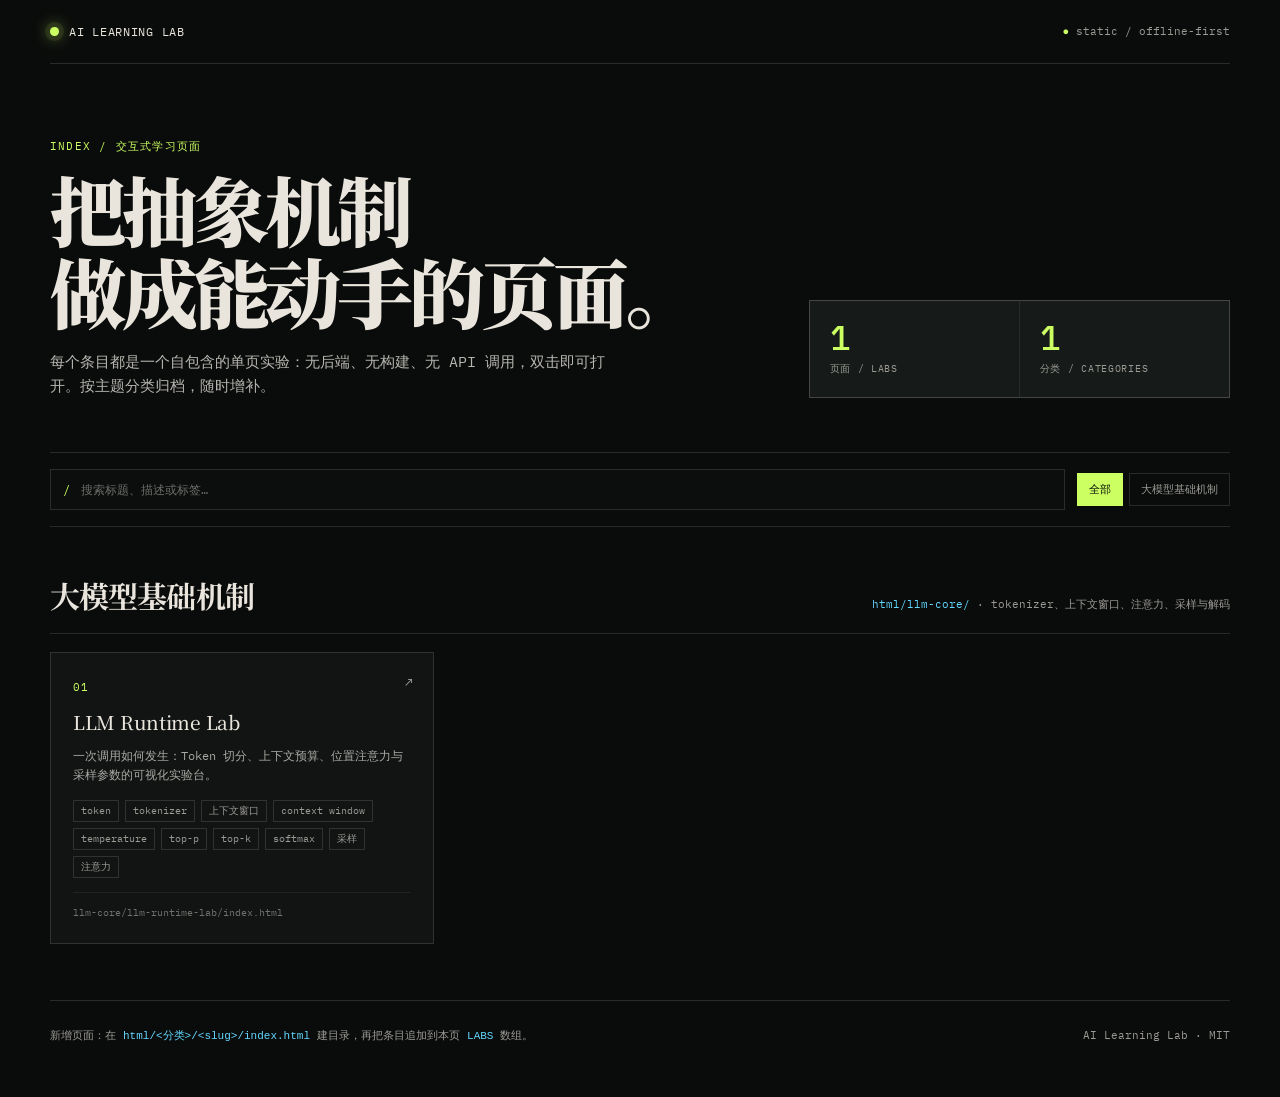
==== html/index.html @ fba0275a "chore(html): 建立分类目录结构并新增总索引页 - html/ 下按主题拆分 6 个分类:llm-core / prompting / rag / agents / engineering " ====
<!doctype html>
<html lang="zh-CN">
<head>
  <meta charset="UTF-8" />
  <meta name="viewport" content="width=device-width, initial-scale=1.0" />
  <meta name="description" content="AI Learning Lab — 交互式学习页面的总索引与导航台。" />
  <title>AI Learning Lab · 索引</title>
  <style>
    @import url('https://fonts.googleapis.com/css2?family=IBM+Plex+Mono:wght@400;500;600&family=Noto+Serif+SC:wght@500;600;700;900&display=swap');

    :root { --ink:#e9e5dd; --muted:#9b9a95; --line:rgba(233,229,221,.14); --panel:#111413; --panel2:#161a18; --bg:#0a0c0b; --lime:#cbff62; --orange:#ff8659; --blue:#63d7ff; --yellow:#ffd166; }
    * { box-sizing:border-box; }
    html { scroll-behavior:smooth; }
    body { margin:0; background:var(--bg); color:var(--ink); font-family:"IBM Plex Mono",monospace; font-size:14px; line-height:1.6; }
    body::before { content:""; position:fixed; inset:0; pointer-events:none; opacity:.22; z-index:10; background-image:linear-gradient(rgba(255,255,255,.018) 1px,transparent 1px),linear-gradient(90deg,rgba(255,255,255,.014) 1px,transparent 1px); background-size:28px 28px; mask-image:linear-gradient(to bottom,black,transparent 80%); }
    a { color:inherit; text-decoration:none; }
    button, input { font:inherit; }
    .shell { width:min(1180px,calc(100% - 40px)); margin:auto; position:relative; z-index:1; }

    .topbar { height:64px; border-bottom:1px solid var(--line); display:flex; justify-content:space-between; align-items:center; }
    .brand { display:flex; align-items:center; gap:10px; font-size:12px; letter-spacing:.06em; text-transform:uppercase; }
    .pulse { width:9px; height:9px; border-radius:50%; background:var(--lime); box-shadow:0 0 0 5px rgba(203,255,98,.08),0 0 16px var(--lime); }
    .status { color:var(--muted); font-size:11px; } .status b { color:var(--lime); font-weight:500; }

    .hero { display:grid; grid-template-columns:1.25fr .75fr; gap:56px; padding:74px 0 54px; align-items:end; }
    .eyebrow { color:var(--lime); font-size:11px; letter-spacing:.11em; text-transform:uppercase; }
    h1,h2,h3,p { margin-top:0; } h1,h2 { font-family:"Noto Serif SC",serif; }
    h1 { font-size:clamp(40px,6vw,76px); letter-spacing:-.055em; line-height:1.08; margin:12px 0 18px; font-weight:900; }
    .hero p { color:#b6b5b0; font-size:15px; max-width:560px; margin:0; }
    .stats { display:grid; grid-template-columns:repeat(2,1fr); gap:1px; background:var(--line); border:1px solid var(--line); }
    .stat { background:var(--panel2); padding:18px 20px; }
    .stat b { display:block; font-size:34px; font-weight:500; color:var(--lime); line-height:1.1; }
    .stat span { font-size:10px; color:var(--muted); text-transform:uppercase; letter-spacing:.07em; }

    .toolbar { display:flex; gap:12px; align-items:center; justify-content:space-between; flex-wrap:wrap; padding:16px 0; border-top:1px solid var(--line); border-bottom:1px solid var(--line); margin-bottom:44px; }
    .search { flex:1; min-width:220px; display:flex; align-items:center; gap:9px; border:1px solid var(--line); background:#0b0e0d; padding:9px 12px; }
    .search input { flex:1; background:none; border:0; outline:none; color:var(--ink); font-size:12px; }
    .search input::placeholder { color:#6c6d69; }
    .search i { color:var(--lime); font-style:normal; font-size:12px; }
    .tabs { display:flex; gap:6px; flex-wrap:wrap; }
    .tab { border:1px solid var(--line); background:none; color:var(--muted); padding:7px 11px; font-size:11px; transition:.18s; }
    .tab:hover { color:var(--ink); border-color:rgba(233,229,221,.32); }
    .tab.on { border-color:var(--lime); color:#0d1209; background:var(--lime); }

    section.cat { margin-bottom:56px; scroll-margin-top:16px; }
    .cat-head { display:flex; justify-content:space-between; align-items:baseline; gap:20px; padding-bottom:14px; border-bottom:1px solid var(--line); margin-bottom:18px; }
    .cat-head h2 { font-size:clamp(22px,3vw,30px); letter-spacing:-.03em; margin:0; font-weight:700; }
    .cat-head .meta { color:var(--muted); font-size:11px; text-align:right; }
    .cat-head .slug { color:var(--blue); }
    .grid { display:grid; grid-template-columns:repeat(auto-fill,minmax(300px,1fr)); gap:14px; }

    .card { display:block; background:var(--panel); border:1px solid var(--line); padding:22px; position:relative; transition:border-color .2s,transform .2s,background .2s; }
    .card:hover { border-color:rgba(203,255,98,.5); transform:translateY(-2px); background:#141816; }
    .card .idx { color:var(--lime); font-size:11px; letter-spacing:.08em; }
    .card h3 { font-size:19px; font-weight:500; margin:10px 0 8px; letter-spacing:-.015em; font-family:"Noto Serif SC",serif; }
    .card p { color:#a8a9a3; font-size:12px; margin:0 0 16px; }
    .card .tags { display:flex; gap:6px; flex-wrap:wrap; }
    .tag { font-size:10px; color:var(--muted); border:1px solid var(--line); padding:2px 7px; }
    .card .path { margin-top:14px; padding-top:12px; border-top:1px solid rgba(255,255,255,.06); color:#6f716c; font-size:10px; word-break:break-all; }
    .card .arrow { position:absolute; top:20px; right:20px; color:var(--muted); font-size:13px; transition:.2s; }
    .card:hover .arrow { color:var(--lime); transform:translate(2px,-2px); }

    .empty { border:1px dashed var(--line); padding:38px; text-align:center; color:var(--muted); font-size:12px; }

    .foot { border-top:1px solid var(--line); padding:26px 0 52px; color:var(--muted); font-size:11px; display:flex; justify-content:space-between; gap:18px; flex-wrap:wrap; }
    .foot code { color:var(--blue); }

    @media(max-width:820px){ .hero { grid-template-columns:1fr; gap:30px; padding:50px 0 40px; } .cat-head { display:block; } .cat-head .meta { text-align:left; margin-top:6px; } }
  </style>
</head>
<body>
  <main class="shell">
    <header class="topbar">
      <div class="brand"><i class="pulse"></i> AI Learning Lab</div>
      <div class="status"><b>●</b> static / offline-first</div>
    </header>

    <section class="hero">
      <div>
        <div class="eyebrow">index / 交互式学习页面</div>
        <h1>把抽象机制<br>做成能动手的页面。</h1>
        <p>每个条目都是一个自包含的单页实验：无后端、无构建、无 API 调用，双击即可打开。按主题分类归档，随时增补。</p>
      </div>
      <div class="stats">
        <div class="stat"><b id="count-labs">0</b><span>页面 / labs</span></div>
        <div class="stat"><b id="count-cats">0</b><span>分类 / categories</span></div>
      </div>
    </section>

    <div class="toolbar">
      <label class="search"><i>/</i><input id="q" type="search" placeholder="搜索标题、描述或标签…" aria-label="搜索页面" /></label>
      <div class="tabs" id="tabs"></div>
    </div>

    <div id="list"></div>

    <footer class="foot">
      <span>新增页面：在 <code>html/&lt;分类&gt;/&lt;slug&gt;/index.html</code> 建目录，再把条目追加到本页 <code>LABS</code> 数组。</span>
      <span>AI Learning Lab · MIT</span>
    </footer>
  </main>

<script>
/* ────────────────────────────────────────────────────────────
   页面注册表。新增一个 html 页面时，只改这一个数组：
   1. path   —— 相对本文件的路径（必须以 index.html 结尾）
   2. cat    —— 所属分类 key，见下方 CATEGORIES
   3. tags   —— 便于搜索的关键词
   ──────────────────────────────────────────────────────────── */
const CATEGORIES = [
  { key: 'llm-core',    name: '大模型基础机制', desc: 'tokenizer、上下文窗口、注意力、采样与解码' },
  { key: 'prompting',   name: '提示工程与输出控制', desc: '结构化输出、few-shot、约束与失败处理' },
  { key: 'rag',         name: '检索增强与知识库', desc: '切分、向量检索、重排、引用与评估' },
  { key: 'agents',      name: 'Agent 与工具调用', desc: 'function calling、规划、多智能体、workflow' },
  { key: 'engineering', name: '工程化与运维', desc: '推理性能、缓存、成本、评估与可观测性' },
  { key: 'playground',  name: '实验场', desc: '零散想法、草稿与可视化试验' }
];

const LABS = [
  {
    cat: 'llm-core',
    title: 'LLM Runtime Lab',
    desc: '一次调用如何发生：Token 切分、上下文预算、位置注意力与采样参数的可视化实验台。',
    path: './llm-core/llm-runtime-lab/index.html',
    tags: ['token', 'tokenizer', '上下文窗口', 'context window', 'temperature', 'top-p', 'top-k', 'softmax', '采样', '注意力']
  }
];

/* ── 渲染逻辑，通常无需改动 ───────────────────────────────── */
const listEl = document.getElementById('list');
const tabsEl = document.getElementById('tabs');
const qEl = document.getElementById('q');
let activeCat = 'all';

function renderTabs() {
  const items = [{ key: 'all', name: '全部' }].concat(
    CATEGORIES.filter(c => LABS.some(l => l.cat === c.key)).map(c => ({ key: c.key, name: c.name }))
  );
  tabsEl.innerHTML = items.map(c =>
    `<button class="tab${c.key === activeCat ? ' on' : ''}" data-cat="${c.key}">${c.name}</button>`
  ).join('');
}

function render() {
  const q = qEl.value.trim().toLowerCase();
  const match = l => {
    if (activeCat !== 'all' && l.cat !== activeCat) return false;
    if (!q) return true;
    return (l.title + ' ' + l.desc + ' ' + (l.tags || []).join(' ')).toLowerCase().includes(q);
  };

  let n = 0;
  listEl.innerHTML = CATEGORIES.map(cat => {
    const items = LABS.filter(l => l.cat === cat.key && match(l));
    if (!items.length) return '';
    return `<section class="cat" id="cat-${cat.key}">
      <header class="cat-head">
        <div><h2>${cat.name}</h2></div>
        <div class="meta"><span class="slug">html/${cat.key}/</span> · ${cat.desc}</div>
      </header>
      <div class="grid">${items.map(l => {
        n++;
        return `<a class="card" href="${l.path}">
          <span class="arrow">↗</span>
          <span class="idx">${String(LABS.indexOf(l) + 1).padStart(2, '0')}</span>
          <h3>${l.title}</h3>
          <p>${l.desc}</p>
          <div class="tags">${(l.tags || []).map(t => `<span class="tag">${t}</span>`).join('')}</div>
          <div class="path">${l.path.replace('./', '')}</div>
        </a>`;
      }).join('')}</div>
    </section>`;
  }).join('');

  if (!n) listEl.innerHTML = '<div class="empty">没有匹配的页面。换个关键词，或切换到「全部」。</div>';
  document.getElementById('count-labs').textContent = LABS.length;
  document.getElementById('count-cats').textContent = new Set(LABS.map(l => l.cat)).size;
}

tabsEl.addEventListener('click', e => {
  const btn = e.target.closest('.tab');
  if (!btn) return;
  activeCat = btn.dataset.cat;
  renderTabs();
  render();
});
qEl.addEventListener('input', render);

renderTabs();
render();
</script>
</body>
</html>
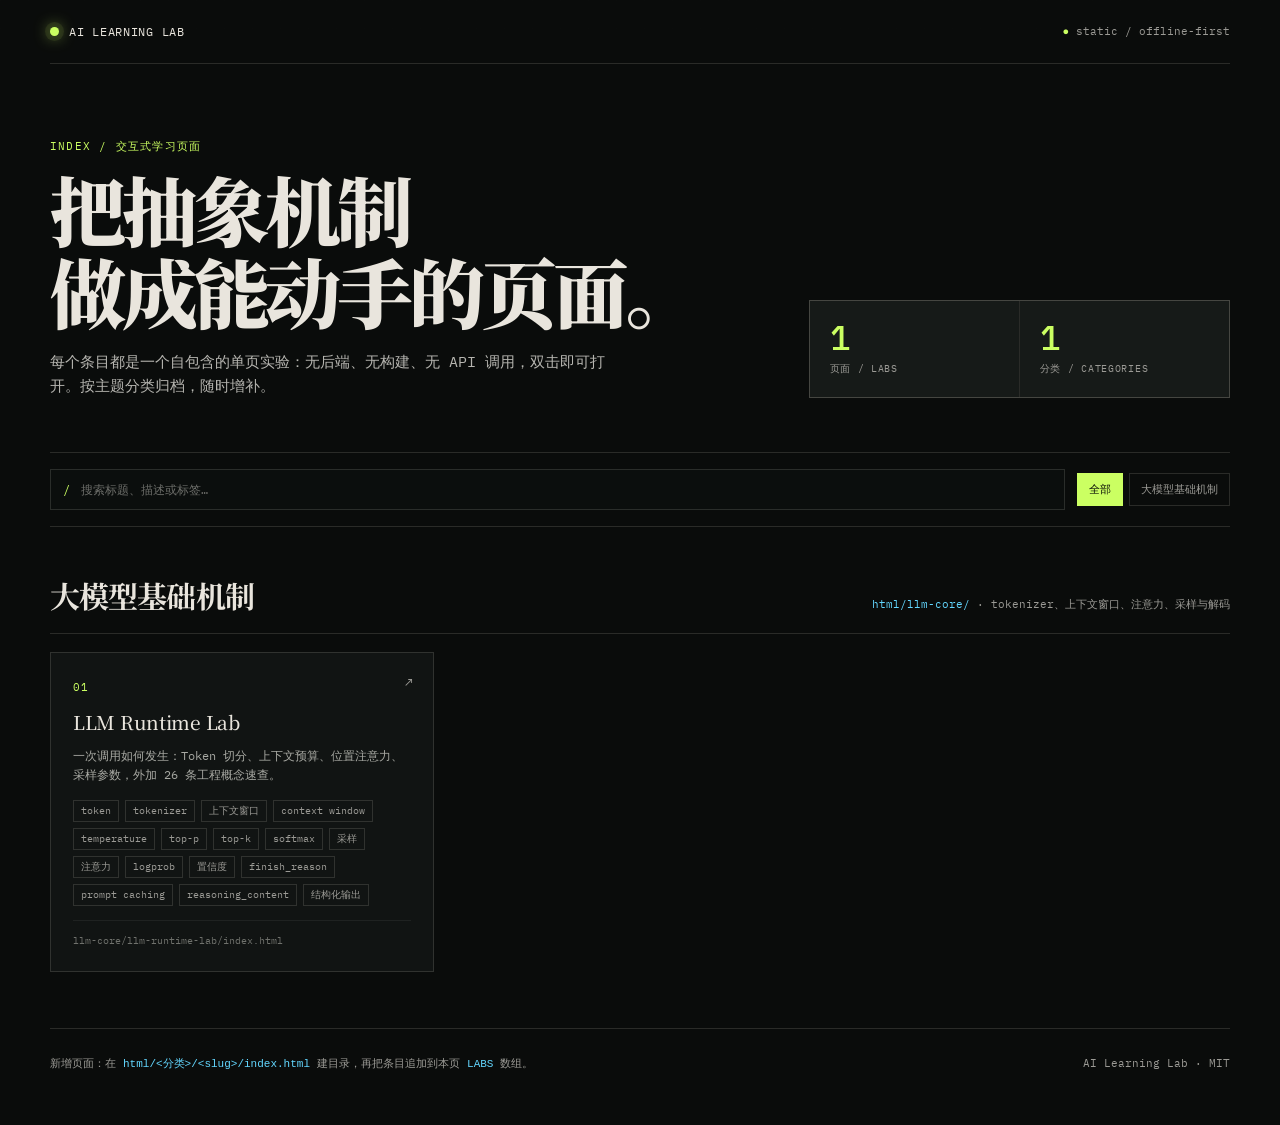
==== commit 0455cc1a: "feat(llm-core): 新增 26 条工程概念速查表 - 按 Token 与成本 / 上下文与长度 / 解码与稳定性 / 输出与校验 / 可观测性 分组 - 每条只标注「它解决什么」与「什么时" ====
--- a/html/index.html
+++ b/html/index.html
@@ -120,9 +120,9 @@
   {
     cat: 'llm-core',
     title: 'LLM Runtime Lab',
-    desc: '一次调用如何发生：Token 切分、上下文预算、位置注意力与采样参数的可视化实验台。',
+    desc: '一次调用如何发生：Token 切分、上下文预算、位置注意力、采样参数，外加 26 条工程概念速查。',
     path: './llm-core/llm-runtime-lab/index.html',
-    tags: ['token', 'tokenizer', '上下文窗口', 'context window', 'temperature', 'top-p', 'top-k', 'softmax', '采样', '注意力']
+    tags: ['token', 'tokenizer', '上下文窗口', 'context window', 'temperature', 'top-p', 'top-k', 'softmax', '采样', '注意力', 'logprob', '置信度', 'finish_reason', 'prompt caching', 'reasoning_content', '结构化输出']
   }
 ];
 
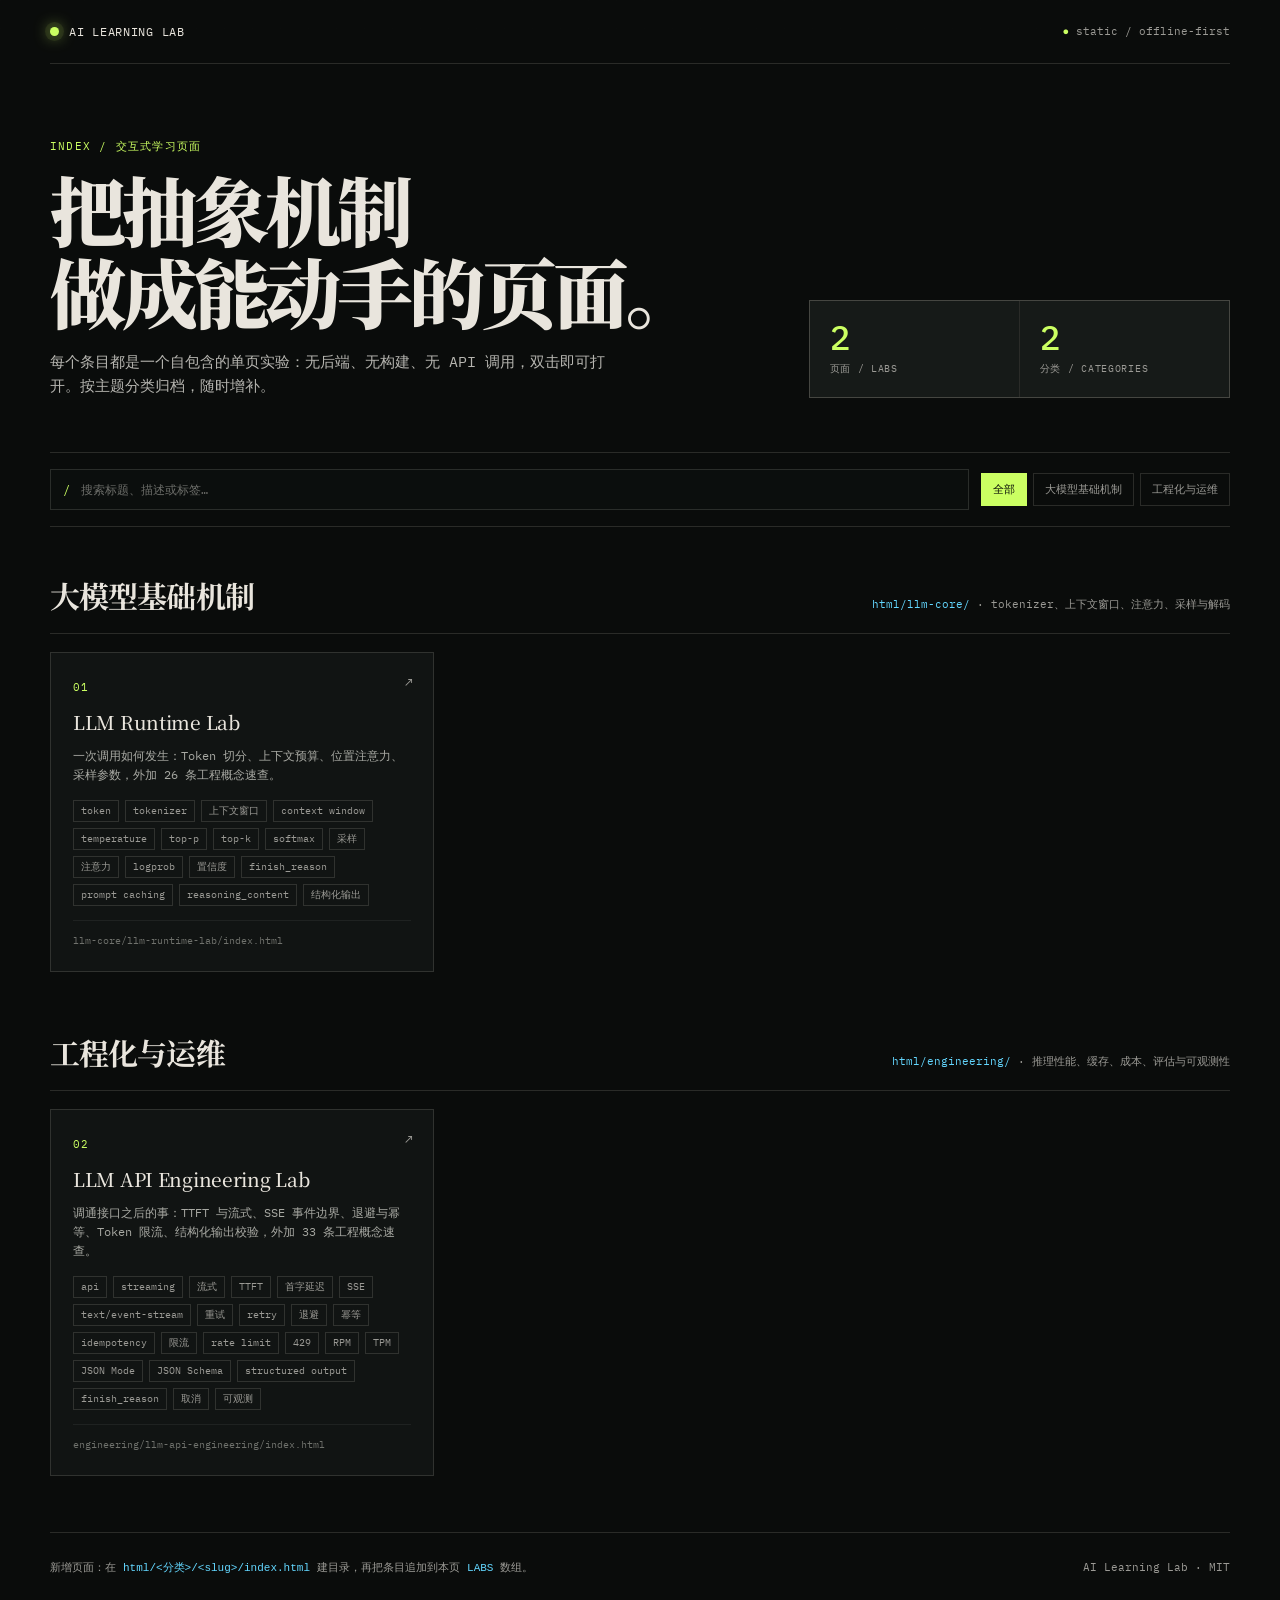
==== commit dab6ba37: "feat(engineering): 新增 LLM API Engineering Lab" ====
--- a/html/index.html
+++ b/html/index.html
@@ -5,16 +5,10 @@
   <meta name="viewport" content="width=device-width, initial-scale=1.0" />
   <meta name="description" content="AI Learning Lab — 交互式学习页面的总索引与导航台。" />
   <title>AI Learning Lab · 索引</title>
+  <link rel="icon" type="image/svg+xml" href="favicon.svg" />
+  <link rel="mask-icon" href="favicon.svg" color="#cbff62" />
+  <link rel="stylesheet" href="assets/tokens.css" />
   <style>
-    @import url('https://fonts.googleapis.com/css2?family=IBM+Plex+Mono:wght@400;500;600&family=Noto+Serif+SC:wght@500;600;700;900&display=swap');
-
-    :root { --ink:#e9e5dd; --muted:#9b9a95; --line:rgba(233,229,221,.14); --panel:#111413; --panel2:#161a18; --bg:#0a0c0b; --lime:#cbff62; --orange:#ff8659; --blue:#63d7ff; --yellow:#ffd166; }
-    * { box-sizing:border-box; }
-    html { scroll-behavior:smooth; }
-    body { margin:0; background:var(--bg); color:var(--ink); font-family:"IBM Plex Mono",monospace; font-size:14px; line-height:1.6; }
-    body::before { content:""; position:fixed; inset:0; pointer-events:none; opacity:.22; z-index:10; background-image:linear-gradient(rgba(255,255,255,.018) 1px,transparent 1px),linear-gradient(90deg,rgba(255,255,255,.014) 1px,transparent 1px); background-size:28px 28px; mask-image:linear-gradient(to bottom,black,transparent 80%); }
-    a { color:inherit; text-decoration:none; }
-    button, input { font:inherit; }
     .shell { width:min(1180px,calc(100% - 40px)); margin:auto; position:relative; z-index:1; }
 
     .topbar { height:64px; border-bottom:1px solid var(--line); display:flex; justify-content:space-between; align-items:center; }
@@ -123,6 +117,13 @@
     desc: '一次调用如何发生：Token 切分、上下文预算、位置注意力、采样参数，外加 26 条工程概念速查。',
     path: './llm-core/llm-runtime-lab/index.html',
     tags: ['token', 'tokenizer', '上下文窗口', 'context window', 'temperature', 'top-p', 'top-k', 'softmax', '采样', '注意力', 'logprob', '置信度', 'finish_reason', 'prompt caching', 'reasoning_content', '结构化输出']
+  },
+  {
+    cat: 'engineering',
+    title: 'LLM API Engineering Lab',
+    desc: '调通接口之后的事：TTFT 与流式、SSE 事件边界、退避与幂等、Token 限流、结构化输出校验，外加 33 条工程概念速查。',
+    path: './engineering/llm-api-engineering/index.html',
+    tags: ['api', 'streaming', '流式', 'TTFT', '首字延迟', 'SSE', 'text/event-stream', '重试', 'retry', '退避', '幂等', 'idempotency', '限流', 'rate limit', '429', 'RPM', 'TPM', 'JSON Mode', 'JSON Schema', 'structured output', 'finish_reason', '取消', '可观测']
   }
 ];
 
--- a/html/assets/tokens.css
+++ b/html/assets/tokens.css
@@ -0,0 +1,52 @@
+/* ────────────────────────────────────────────────────────────
+   设计令牌与基础层 —— 全站唯一来源
+   ------------------------------------------------------------
+   索引页：<link rel="stylesheet" href="assets/tokens.css">
+   内容页：由 lab.css 通过 @import 引入，无需单独引用
+
+   改配色 / 字体 / 背景纹理，只改本文件。
+   ──────────────────────────────────────────────────────────── */
+@import url('https://fonts.googleapis.com/css2?family=IBM+Plex+Mono:wght@400;500;600&family=Noto+Serif+SC:wght@500;600;700;900&display=swap');
+
+:root {
+  --ink:#e9e5dd;          /* 正文 */
+  --muted:#9b9a95;        /* 次要说明 */
+  --line:rgba(233,229,221,.14);
+  --panel:#111413;        /* 卡片底 */
+  --panel2:#161a18;       /* 卡片内嵌块 / 表头 */
+  --bg:#0a0c0b;           /* 页面底 */
+  --lime:#cbff62;         /* 主强调色 */
+  --orange:#ff8659;
+  --blue:#63d7ff;
+  --yellow:#ffd166;
+  --red:#ff6574;
+}
+
+*, *::before, *::after { box-sizing:border-box; }
+html { scroll-behavior:smooth; }
+body {
+  margin:0;
+  background:var(--bg);
+  color:var(--ink);
+  font-family:"IBM Plex Mono",monospace;
+  font-size:14px;
+  line-height:1.6;
+}
+/* 细网格叠层，营造“仪器面板”质感，不拦截交互 */
+body::before {
+  content:""; position:fixed; inset:0; pointer-events:none; opacity:.22; z-index:10;
+  background-image:linear-gradient(rgba(255,255,255,.018) 1px,transparent 1px),
+                   linear-gradient(90deg,rgba(255,255,255,.014) 1px,transparent 1px);
+  background-size:28px 28px;
+  mask-image:linear-gradient(to bottom,black,transparent 80%);
+}
+a { color:inherit; text-decoration:none; }
+button, input, textarea, select { font:inherit; }
+button { cursor:pointer; }
+::selection { background:var(--lime); color:#0d1209; }
+:focus-visible { outline:2px solid var(--lime); outline-offset:2px; }
+
+@media (prefers-reduced-motion:reduce) {
+  *, *::before, *::after { animation-duration:.01ms !important; transition-duration:.01ms !important; }
+  html { scroll-behavior:auto; }
+}
